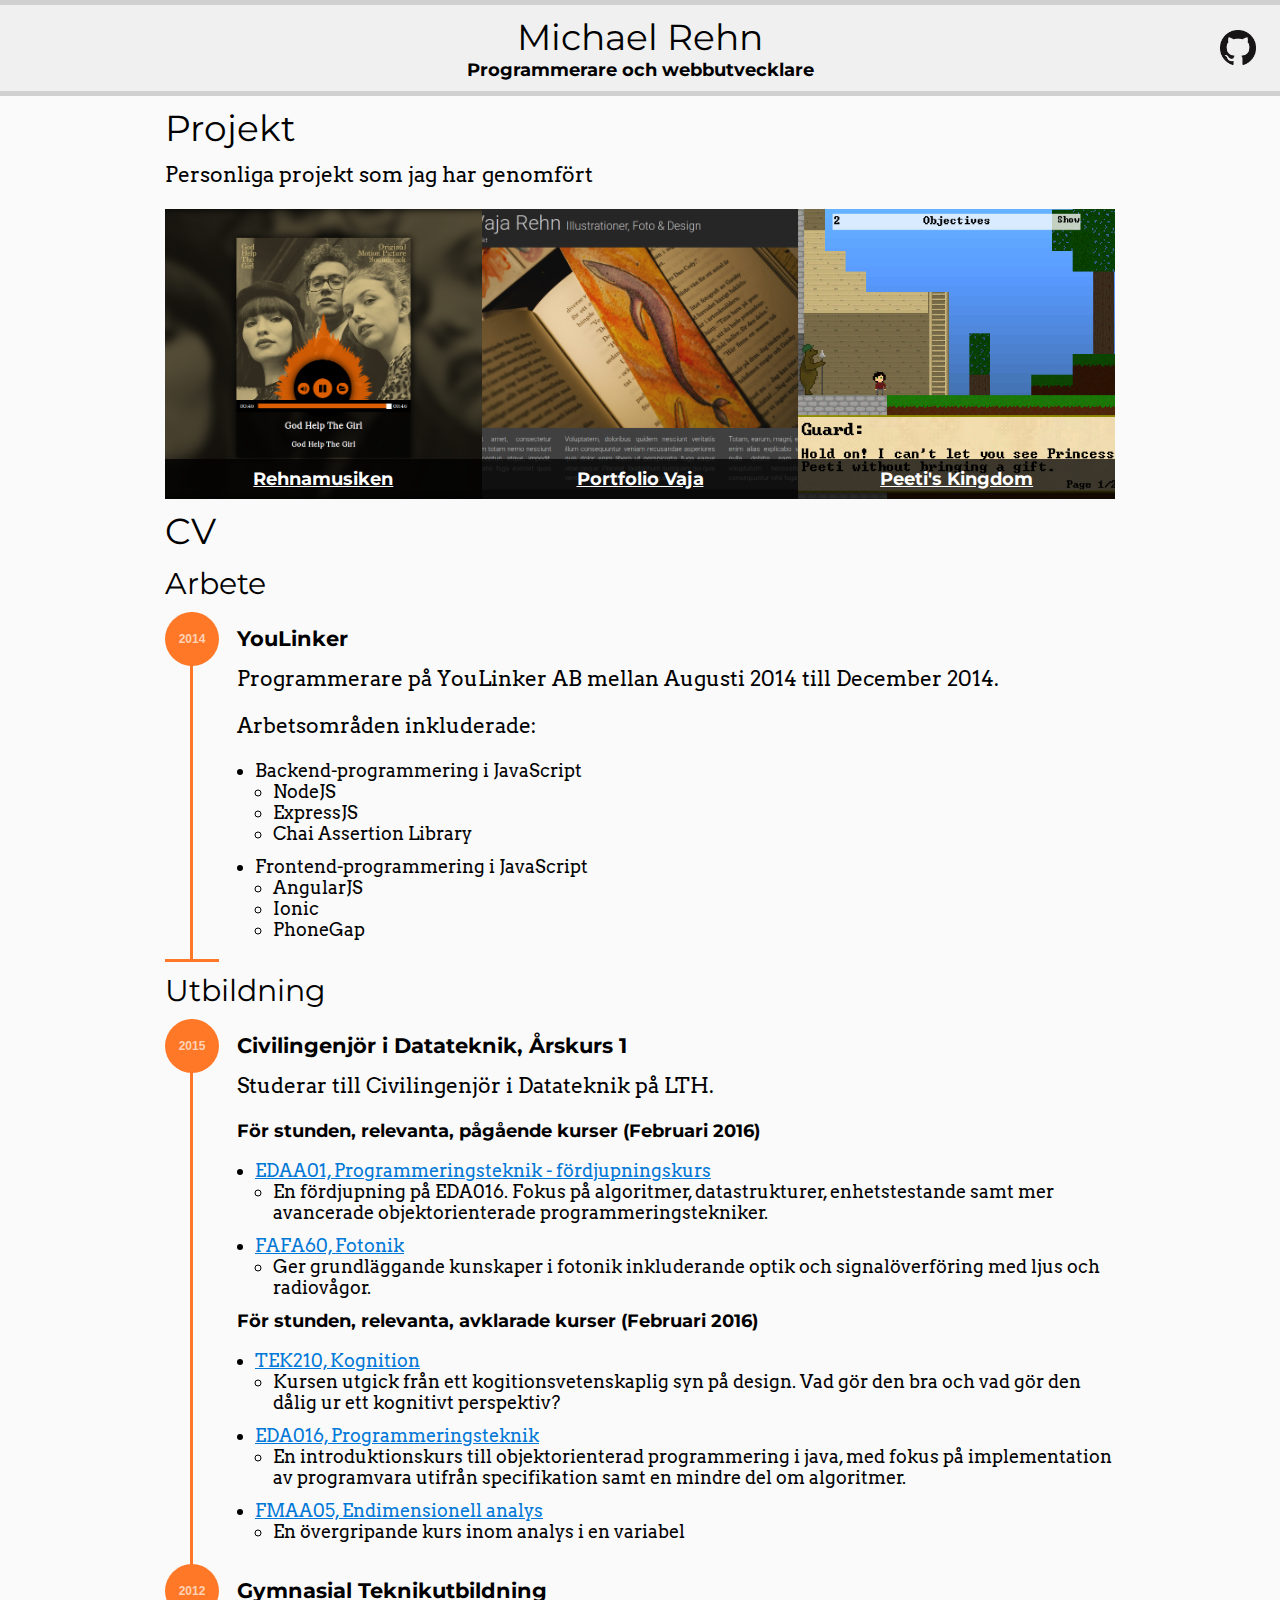
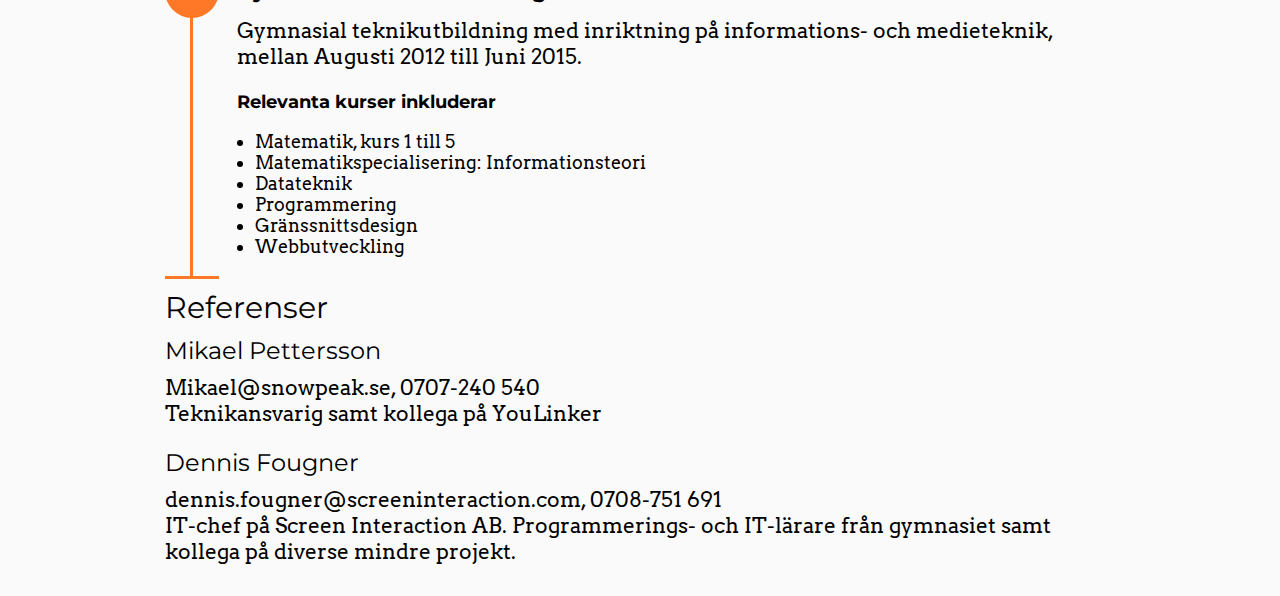
==== index.html @ c451ae83 "First web commit" ====
<!DOCTYPE html>
<html lang="en">

<head>
    <meta charset="UTF-8">
    <meta name="viewport" content="width=device-width, initial-scale=1">

    <title>Michael Rehn</title>

    <link href='http://fonts.googleapis.com/css?family=Montserrat' rel='stylesheet' type='text/css'>
    <link href='http://fonts.googleapis.com/css?family=Arvo' rel='stylesheet' type='text/css'>
    <link rel="stylesheet" href="css/style.css">
    <link rel="stylesheet" href="css/style-medium.css" media="(min-width: 992px)">
    <link rel="stylesheet" href="css/style-large.css" media="(min-width: 1200px)">

    <link rel="stylesheet" href="css/helpers.css">
    <link rel="stylesheet" href="css/timeline.css">
</head>

<body>

    <header>
        <!-- <article id="header-image">
</article> -->

        <article id="header-logo">
            <a href="https://github.com/rehnarama" id="github-link" target="_blank"><img src="img/GitHub-Mark-64px.png" alt="Github" id="github-icon"></a>
            <h1>Michael Rehn</h1>
            <h5>Programmerare och webbutvecklare</h5>
        </article>
    </header>
    <section class="wrapper">
        <section class="content">
            <article class="projects">
                <a name="projects"></a>
                <h1>Projekt</h1>
                <p>Personliga projekt som jag har genomfört</p>

                <section class="flex accordion">
                    <article class="rehnamusiken card">

                        <div class="card-content">
                            <h5 class="card-header"><a href="/music" target="_blank">Rehnamusiken</a></h5>
                            <div class="card-desc">
                                <p>
                                    En simpel musikspelare i webben. Förutom att spela musik på en snyggt sätt visualiserar den musiken, hämtar metadata från självaste filen, om artistbild saknas letar den efter det via spotifys API.
                                </p>
                                <p>
                                    Använda teknologier är:
                                </p>
                                <ul>
                                    <li>WebAudio</li>
                                    <li>ReactJS</li>
                                    <li>AJAX</li>
                                </ul>
                            </div>
                        </div>
                    </article>
                    <article class="portfoliovaja card">
                        <div class="card-content">
                            <h5 class="card-header"><a href="http://vaja.rehn.org" target="_blank">Portfolio Vaja</a></h5>
                            <div class="card-desc">
                                <p>
                                    Ett simpelt portfolio skapad som ett projekt i kursen webbutveckling. Förutom en simpel gallerifunktion så är sidan responsiv, har touchkontroller och massa andra små fiffigheter för att öka användarbarheten.
                                </p>
                                <p>Använda teknologier är:</p>
                                <ul>
                                    <li>AngularJS</li>
                                    <li>Bootstrap</li>
                                </ul>
                            </div>
                        </div>
                    </article>
                    <article class="peetiskingdom card">
                        <div class="card-content">
                            <h5 class="card-header"><a href="/peetiskingdom" target="_blank">Peeti's Kingdom</a></h5>
                            <div class="card-desc">
                                <p>
                                    Ett fantasy/pussel/äventyrsspel som strävar att undvika allt våldsamt! Spelet är skapat i samband med gymnasiarbetet som genomförs i år tre på gymnasiet.
                                </p>
                                <p>
                                    Använda teknologier är:
                                </p>
                                <ul>
                                    <li>WebAudio</li>
                                    <li>Phaser</li>
                                </ul>
                            </div>
                        </div>
                    </article>
                </section>

            </article>
            <article class="cv">
                <h1>CV</h1>
                <a name="cv"></a>

                <h2>Arbete</h2>
                <div class="timeline">
                    <div class="timeline-entry">
                        <span class="timeline-date">2014</span>
                        <h4 class="timeline-header">YouLinker</h4>
                        <div class="timeline-desc">
                            <p>Programmerare på YouLinker AB mellan Augusti 2014 till December 2014.</p>
                            <p>Arbetsområden inkluderade:</p>
                            <ul>
                                <li>
                                    Backend-programmering i JavaScript
                                    <ul>
                                        <li>NodeJS</li>
                                        <li>ExpressJS</li>
                                        <li>Chai Assertion Library</li>
                                    </ul>
                                </li>
                                <li>
                                    Frontend-programmering i JavaScript
                                    <ul>
                                        <li>AngularJS</li>
                                        <li>Ionic</li>
                                        <li>PhoneGap</li>
                                    </ul>
                                </li>
                            </ul>
                        </div>
                    </div>
                </div>

                <h2>Utbildning</h2>
                <div class="timeline">
                    <div class="timeline-entry">
                        <span class="timeline-date">2015</span>
                        <h4 class="timeline-header">Civilingenjör i Datateknik, Årskurs 1</h4>
                        <div class="timeline-desc">
                            <p>Studerar till Civilingenjör i Datateknik på LTH.</p>
                            <h5>För stunden, relevanta, pågående kurser (Februari 2016)</h5>
                            <ul>
                                <li><a href="http://kurser.lth.se/kursplaner/15_16/EDAA01.html" target="_blank">EDAA01, Programmeringsteknik - fördjupningskurs</a>
                                    <ul>
                                        <li>En fördjupning på EDA016. Fokus på algoritmer, datastrukturer, enhetstestande samt mer avancerade objektorienterade programmeringstekniker.</li>
                                    </ul>
                                </li>
                                <li><a href="http://kurser.lth.se/kursplaner/15_16/FAFA60.html" target="_blank">FAFA60, Fotonik</a>
                                    <ul>
                                        <li>Ger grundläggande kunskaper i fotonik inkluderande optik och signalöverföring med ljus och radiovågor.</li>
                                    </ul>
                                </li>
                            </ul>
                            <h5>För stunden, relevanta, avklarade kurser (Februari 2016)</h5>
                            <ul>
                                <li><a href="http://kurser.lth.se/kursplaner/15_16/TEK210.html" target="_blank">TEK210, Kognition</a>
                                    <ul>
                                        <li>Kursen utgick från ett kogitionsvetenskaplig syn på design. Vad gör den bra och vad gör den dålig ur ett kognitivt perspektiv?</li>
                                    </ul>
                                </li>
                                <li><a href="http://kurser.lth.se/kursplaner/15_16/EDA016.html" target="_blank">EDA016, Programmeringsteknik</a>
                                    <ul>
                                        <li>En introduktionskurs till objektorienterad programmering i java, med fokus på implementation av programvara utifrån specifikation samt en mindre del om algoritmer.</li>
                                    </ul>
                                </li>
                                <li><a href="http://kurser.lth.se/kursplaner/15_16/FMAA05.html" target="_blank">FMAA05, Endimensionell analys</a>
                                    <ul>
                                        <li>En övergripande kurs inom analys i en variabel</li>
                                    </ul>
                                </li>
                            </ul>
                        </div>
                    </div>
                    <div class="timeline-entry">
                        <span class="timeline-date">2012</span>
                        <h4 class="timeline-header">Gymnasial Teknikutbildning</h4>
                        <div class="timeline-desc">
                            <p>Gymnasial teknikutbildning med inriktning på informations- och medieteknik, mellan Augusti 2012 till Juni 2015.</p>
                            <h5>Relevanta kurser inkluderar</h5>
                            <ul>
                                <li>Matematik, kurs 1 till 5</li>
                                <li>Matematikspecialisering: Informationsteori</li>
                                <li>Datateknik</li>
                                <li>Programmering</li>
                                <li>Gränssnittsdesign</li>
                                <li>Webbutveckling</li>
                            </ul>
                        </div>
                    </div>
                </div>

                <h2>Referenser</h2>
                <h3>Mikael Pettersson</h3>
                <p>
                    Mikael@snowpeak.se, 0707-240 540 <br>
                    Teknikansvarig samt kollega på YouLinker
                </p>
                <h3>Dennis Fougner</h3>
                <p>
                    dennis.fougner@screeninteraction.com, 0708-751 691 <br>
                    IT-chef på Screen Interaction AB. Programmerings- och IT-lärare från gymnasiet samt kollega på diverse mindre projekt.
                </p>
            </article>
        </section>
    </section>

</body>

</html>
---- css/style.css ----
/* screen-width < 992px */

/* Typography */
html {
    font-size: 10px;

    font-family: sans-serif;
}

body {
    font-size: 1.75rem;
}

h1, h2, h3, h4, h5, h6 {
    margin-top: 0;
    margin-bottom: 10px;

    font-family: 'Montserrat', sans-serif;
}

h1 {
    font-size: 3rem;
    margin-bottom: 1rem;

    font-weight: normal;
}

h2 {
    font-size: 2.5rem;

    font-weight: normal;
}

h3 {
    font-size: 2rem;

    font-weight: normal;
}

h4 {
    font-size: 1.75rem;
}

h5 {
    font-size: 1.5rem;
}

h6 {
    font-size: 1.25rem;
}

p {
    margin-top: 0;
    font-family: 'Arvo', serif;
}

/* Common styling */
ul {
    font-size: 1.5rem;
    /* Bullet point is equal to font size */
    padding-left: 1.5rem;

    margin-bottom: 1rem;

    font-family: 'Arvo', serif;
}

.bold {
    font-weight: bold;
}

a {
    color: #0078D7;
}

/* site specific */
body {
    margin: 0;

    background-color: #FAFAFA;
}

#github-link {
    position: absolute;
    right: 2rem;
    top: 50%;
}

#github-icon {
    height: 3rem;
    -webkit-transform: translateY(-50%);
    -ms-transform: translateY(-50%);
    -o-transform: translateY(-50%);
    transform: translateY(-50%);
}

.wrapper {
    width: 100%;
    margin: auto;
}

header {
    width: 100%;

    background-color: #F0F0F0;
}

#header-image {
  height: 150px;

  background-image: url("img/bg1.jpg");

  -webkit-background-size: cover;
  background-size: cover;

  background-position: center;

  overflow: hidden;
}

#header-logo {
    position: relative;

      text-align: center;

      padding: 10px;

      border-bottom: 5px solid #D0D0D0;
      border-top: 5px solid #D0D0D0;
}

header h1, header h5 {
    margin-top: 0;
    margin-bottom: 0;
}
menu {
    padding: 0;
    margin: 10px 0 0 0;
}

menu ul {
    list-style: none;
    padding: 0;

    display: -webkit-flex;
    display: -moz-flex;
    display: -ms-flex;
    display: -o-flex;
    display: flex;

    justify-content: space-between;
}

menu a {
    color: #529ECC;
    text-decoration: none;
}

.content {
    padding: 10px;
}

.flex {
    flex-wrap: wrap;
}

.card {
    -webkit-background-size: cover;
    background-size: cover;
    background-position: center;

    flex-grow: 1;
    flex-basis: 100%;

    margin-bottom: 10px;

    -webkit-transition: all 0.3s;
    -o-transition: all 0.3s;
    transition: all 0.3s;

    position: relative;
}


.card-content {
    background-color: rgba(0, 0, 0, 0.75);

    overflow: hidden;

    -webkit-transition: all 0.2s;
    -o-transition: all 0.2s;
    transition: all 0.2s;
}

.card-header {
    line-height: 40px;
    margin: 0;
    text-align: center;
}

.card-header a {
    color: #FFF;
}

.card-desc {
    color: #FFF;
    padding: 10px;
}

.rehnamusiken {
    background-image: url('../img/rehnamusiken.png');
}

.portfoliovaja {
    background-image: url('../img/portfoliovaja.png');
}

.peetiskingdom {
    background-image: url('../img/peetiskingdom.png');
}
---- css/style-medium.css ----
/* screen-width >= 992px */

html {
    font-size: 12px;
}

.wrapper {
    width: 970px;
}

#header-image {
  height: 250px;
}

menu ul {
    justify-content: center;
}

menu li {
    margin: 0 20px 0 20px;
}

.flex {
    flex-wrap: nowrap;
}

.accordion {
    width: 100%;
}

.card {
    flex-basis: 0;
    height: 290px;
}

.card:hover {
    flex-grow: 3;
}
.card:hover .card-content {
    top: 0;
}

.card-content {
    bottom: 0;
    left: 0;
    right: 0;
    position: absolute;
    top: calc(100% - 40px);
}
---- css/style-large.css ----
/* screen-width >= 1200px */

#header-image {
  height: 350px;
}
---- css/helpers.css ----
.inline-block {
    display: inline-block;
}

.flex {
    display: -webkit-flex;
    display: -moz-flex;
    display: -ms-flex;
    display: -o-flex;
    display: flex;

    justify-content: space-around;
}

.no-margin {
    margin: 0;
}
.no-margin-l {
    margin-left: 0;
}
.no-margin-r {
    margin-right: 0;
}
.no-margin-b {
    margin-bottom: 0;
}
.no-margin-t {
    margin-top: 0;
}
---- css/timeline.css ----
.timeline {
    position: relative;

    margin-bottom: 10px;
}

.timeline::before {
    position: absolute;
    left: 0;
    bottom: 0;

    width: 4.5rem;
    height: 3px;

    content: "";

    background-color: #FF7827;
}

.timeline-entry {
    padding-bottom: 10px;
    padding-left: 6rem;

    position: relative;
}

.timeline-entry::before {
    position: absolute;
    top: 0px;
    /* fallback if does not support calc. calc to count for the offset of width 3 */
    left: 2.25rem;
    left: calc(2.25rem - 2px);
    height: 100%;
    width: 3px;

    content: "";

    background-color: #FF7827;
}

.timeline-date {
    width: 4.5rem;
    height: 4.5rem;
    border-radius: 50%;

    display: inline-block;

    position: absolute;
    left: 0;

    background-color: #FF7827;

    color: #FFD1B5;

    text-align: center;
    line-height: 4.5rem;

    font-weight: bold;

    font-size: 1rem;
}

.timeline-header {
    display: inline-block;

    height: 4.5rem;
    text-align: center;
    line-height: 4.5rem;

    margin: 0;
}
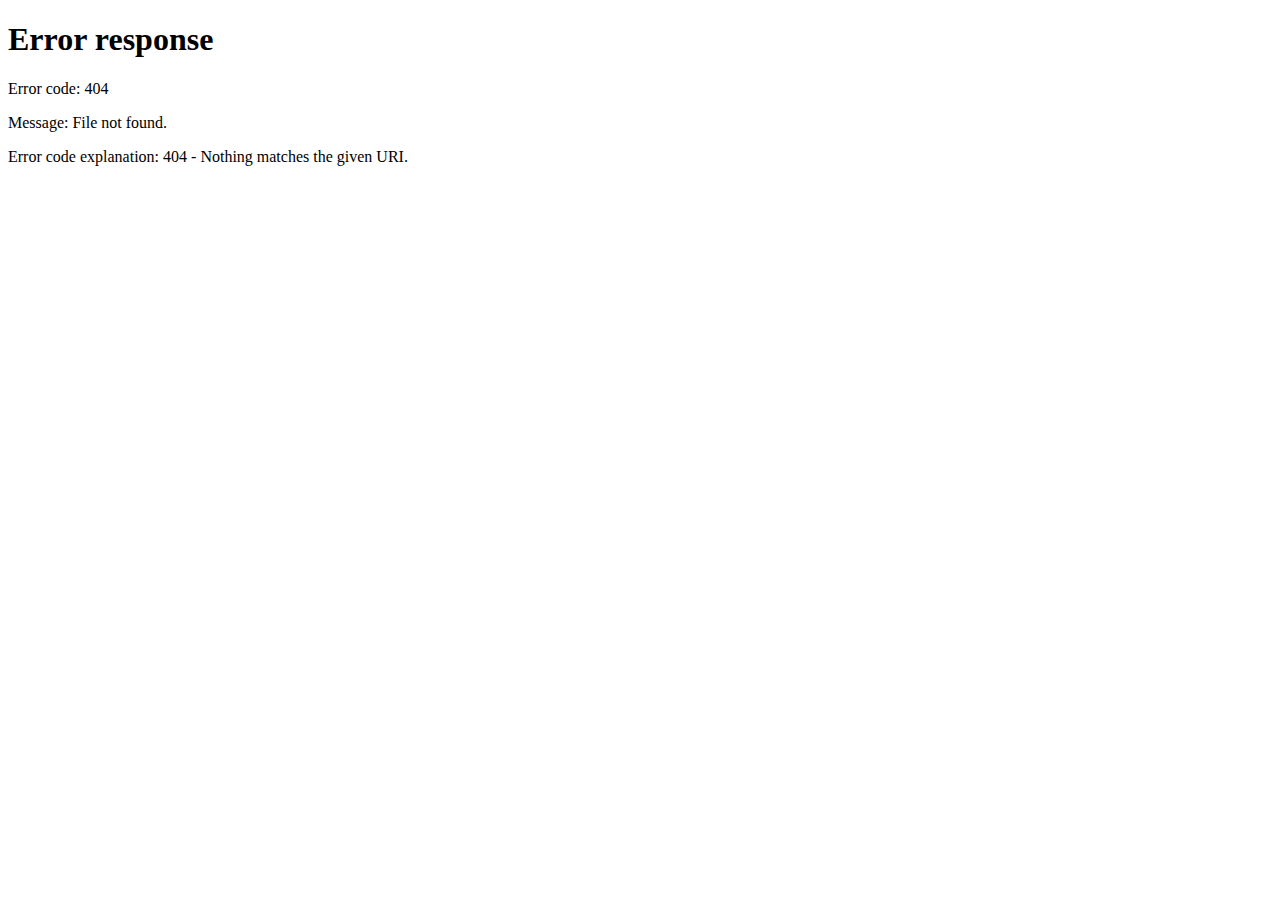
==== commit 0fe24705: "Index now redirects to real page" ====
--- a/index.html
+++ b/index.html
@@ -1,203 +1,15 @@
 <!DOCTYPE html>
 <html lang="en">
-
 <head>
-    <meta charset="UTF-8">
-    <meta name="viewport" content="width=device-width, initial-scale=1">
-
-    <title>Michael Rehn</title>
-
-    <link href='http://fonts.googleapis.com/css?family=Montserrat' rel='stylesheet' type='text/css'>
-    <link href='http://fonts.googleapis.com/css?family=Arvo' rel='stylesheet' type='text/css'>
-    <link rel="stylesheet" href="css/style.css">
-    <link rel="stylesheet" href="css/style-medium.css" media="(min-width: 992px)">
-    <link rel="stylesheet" href="css/style-large.css" media="(min-width: 1200px)">
-
-    <link rel="stylesheet" href="css/helpers.css">
-    <link rel="stylesheet" href="css/timeline.css">
+    <meta charset="utf-8">
+    <meta http-equiv="refresh" content="1;url=/michaelrehn/src">
+    <script type="text/javascript">
+        window.location.href = window.location.href + "michaelrehn/src"
+    </script>
 </head>
 
 <body>
-
-    <header>
-        <!-- <article id="header-image">
-</article> -->
-
-        <article id="header-logo">
-            <a href="https://github.com/rehnarama" id="github-link" target="_blank"><img src="img/GitHub-Mark-64px.png" alt="Github" id="github-icon"></a>
-            <h1>Michael Rehn</h1>
-            <h5>Programmerare och webbutvecklare</h5>
-        </article>
-    </header>
-    <section class="wrapper">
-        <section class="content">
-            <article class="projects">
-                <a name="projects"></a>
-                <h1>Projekt</h1>
-                <p>Personliga projekt som jag har genomfört</p>
-
-                <section class="flex accordion">
-                    <article class="rehnamusiken card">
-
-                        <div class="card-content">
-                            <h5 class="card-header"><a href="/music" target="_blank">Rehnamusiken</a></h5>
-                            <div class="card-desc">
-                                <p>
-                                    En simpel musikspelare i webben. Förutom att spela musik på en snyggt sätt visualiserar den musiken, hämtar metadata från självaste filen, om artistbild saknas letar den efter det via spotifys API.
-                                </p>
-                                <p>
-                                    Använda teknologier är:
-                                </p>
-                                <ul>
-                                    <li>WebAudio</li>
-                                    <li>ReactJS</li>
-                                    <li>AJAX</li>
-                                </ul>
-                            </div>
-                        </div>
-                    </article>
-                    <article class="portfoliovaja card">
-                        <div class="card-content">
-                            <h5 class="card-header"><a href="http://vaja.rehn.org" target="_blank">Portfolio Vaja</a></h5>
-                            <div class="card-desc">
-                                <p>
-                                    Ett simpelt portfolio skapad som ett projekt i kursen webbutveckling. Förutom en simpel gallerifunktion så är sidan responsiv, har touchkontroller och massa andra små fiffigheter för att öka användarbarheten.
-                                </p>
-                                <p>Använda teknologier är:</p>
-                                <ul>
-                                    <li>AngularJS</li>
-                                    <li>Bootstrap</li>
-                                </ul>
-                            </div>
-                        </div>
-                    </article>
-                    <article class="peetiskingdom card">
-                        <div class="card-content">
-                            <h5 class="card-header"><a href="/peetiskingdom" target="_blank">Peeti's Kingdom</a></h5>
-                            <div class="card-desc">
-                                <p>
-                                    Ett fantasy/pussel/äventyrsspel som strävar att undvika allt våldsamt! Spelet är skapat i samband med gymnasiarbetet som genomförs i år tre på gymnasiet.
-                                </p>
-                                <p>
-                                    Använda teknologier är:
-                                </p>
-                                <ul>
-                                    <li>WebAudio</li>
-                                    <li>Phaser</li>
-                                </ul>
-                            </div>
-                        </div>
-                    </article>
-                </section>
-
-            </article>
-            <article class="cv">
-                <h1>CV</h1>
-                <a name="cv"></a>
-
-                <h2>Arbete</h2>
-                <div class="timeline">
-                    <div class="timeline-entry">
-                        <span class="timeline-date">2014</span>
-                        <h4 class="timeline-header">YouLinker</h4>
-                        <div class="timeline-desc">
-                            <p>Programmerare på YouLinker AB mellan Augusti 2014 till December 2014.</p>
-                            <p>Arbetsområden inkluderade:</p>
-                            <ul>
-                                <li>
-                                    Backend-programmering i JavaScript
-                                    <ul>
-                                        <li>NodeJS</li>
-                                        <li>ExpressJS</li>
-                                        <li>Chai Assertion Library</li>
-                                    </ul>
-                                </li>
-                                <li>
-                                    Frontend-programmering i JavaScript
-                                    <ul>
-                                        <li>AngularJS</li>
-                                        <li>Ionic</li>
-                                        <li>PhoneGap</li>
-                                    </ul>
-                                </li>
-                            </ul>
-                        </div>
-                    </div>
-                </div>
-
-                <h2>Utbildning</h2>
-                <div class="timeline">
-                    <div class="timeline-entry">
-                        <span class="timeline-date">2015</span>
-                        <h4 class="timeline-header">Civilingenjör i Datateknik, Årskurs 1</h4>
-                        <div class="timeline-desc">
-                            <p>Studerar till Civilingenjör i Datateknik på LTH.</p>
-                            <h5>För stunden, relevanta, pågående kurser (Februari 2016)</h5>
-                            <ul>
-                                <li><a href="http://kurser.lth.se/kursplaner/15_16/EDAA01.html" target="_blank">EDAA01, Programmeringsteknik - fördjupningskurs</a>
-                                    <ul>
-                                        <li>En fördjupning på EDA016. Fokus på algoritmer, datastrukturer, enhetstestande samt mer avancerade objektorienterade programmeringstekniker.</li>
-                                    </ul>
-                                </li>
-                                <li><a href="http://kurser.lth.se/kursplaner/15_16/FAFA60.html" target="_blank">FAFA60, Fotonik</a>
-                                    <ul>
-                                        <li>Ger grundläggande kunskaper i fotonik inkluderande optik och signalöverföring med ljus och radiovågor.</li>
-                                    </ul>
-                                </li>
-                            </ul>
-                            <h5>För stunden, relevanta, avklarade kurser (Februari 2016)</h5>
-                            <ul>
-                                <li><a href="http://kurser.lth.se/kursplaner/15_16/TEK210.html" target="_blank">TEK210, Kognition</a>
-                                    <ul>
-                                        <li>Kursen utgick från ett kogitionsvetenskaplig syn på design. Vad gör den bra och vad gör den dålig ur ett kognitivt perspektiv?</li>
-                                    </ul>
-                                </li>
-                                <li><a href="http://kurser.lth.se/kursplaner/15_16/EDA016.html" target="_blank">EDA016, Programmeringsteknik</a>
-                                    <ul>
-                                        <li>En introduktionskurs till objektorienterad programmering i java, med fokus på implementation av programvara utifrån specifikation samt en mindre del om algoritmer.</li>
-                                    </ul>
-                                </li>
-                                <li><a href="http://kurser.lth.se/kursplaner/15_16/FMAA05.html" target="_blank">FMAA05, Endimensionell analys</a>
-                                    <ul>
-                                        <li>En övergripande kurs inom analys i en variabel</li>
-                                    </ul>
-                                </li>
-                            </ul>
-                        </div>
-                    </div>
-                    <div class="timeline-entry">
-                        <span class="timeline-date">2012</span>
-                        <h4 class="timeline-header">Gymnasial Teknikutbildning</h4>
-                        <div class="timeline-desc">
-                            <p>Gymnasial teknikutbildning med inriktning på informations- och medieteknik, mellan Augusti 2012 till Juni 2015.</p>
-                            <h5>Relevanta kurser inkluderar</h5>
-                            <ul>
-                                <li>Matematik, kurs 1 till 5</li>
-                                <li>Matematikspecialisering: Informationsteori</li>
-                                <li>Datateknik</li>
-                                <li>Programmering</li>
-                                <li>Gränssnittsdesign</li>
-                                <li>Webbutveckling</li>
-                            </ul>
-                        </div>
-                    </div>
-                </div>
-
-                <h2>Referenser</h2>
-                <h3>Mikael Pettersson</h3>
-                <p>
-                    Mikael@snowpeak.se, 0707-240 540 <br>
-                    Teknikansvarig samt kollega på YouLinker
-                </p>
-                <h3>Dennis Fougner</h3>
-                <p>
-                    dennis.fougner@screeninteraction.com, 0708-751 691 <br>
-                    IT-chef på Screen Interaction AB. Programmerings- och IT-lärare från gymnasiet samt kollega på diverse mindre projekt.
-                </p>
-            </article>
-        </section>
-    </section>
-
+    <p>Redirecting to <a href="/michaelrehn/src">/michaelrehn/src</a></p>
 </body>
 
 </html>
